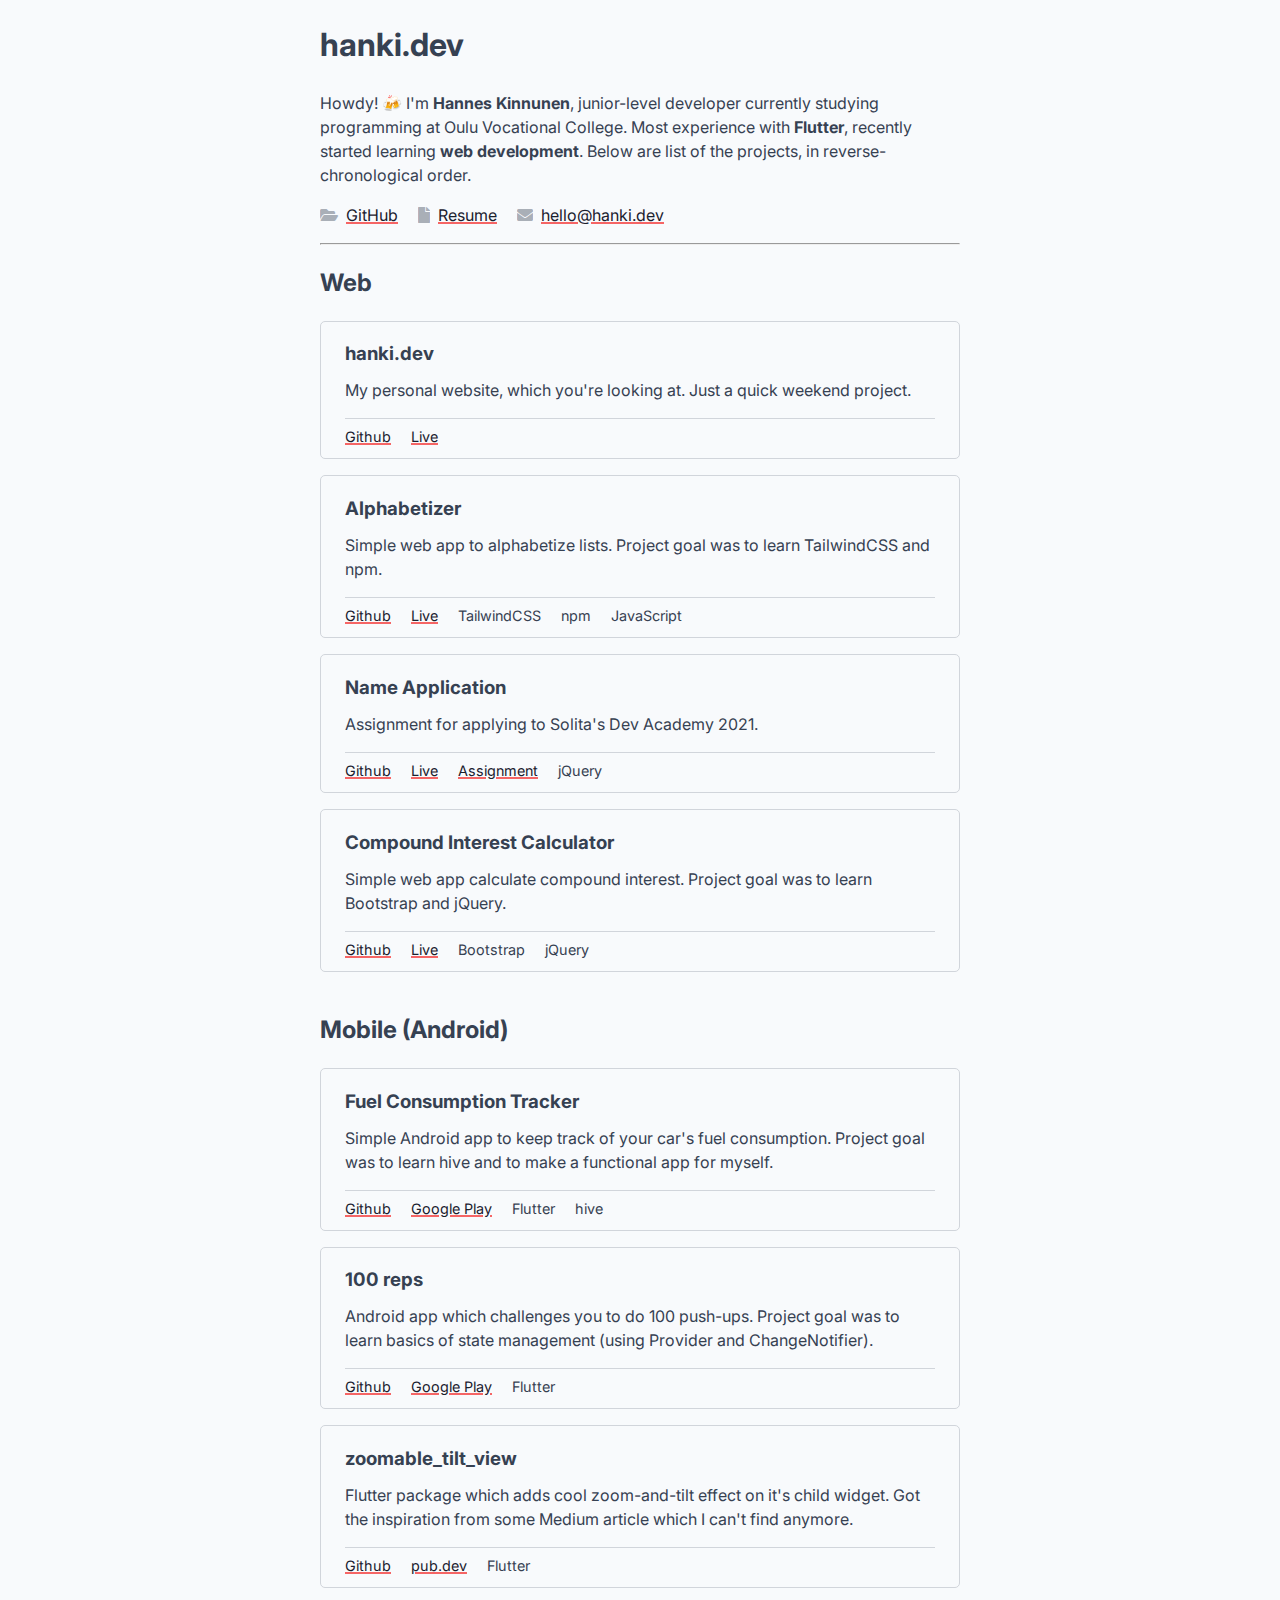
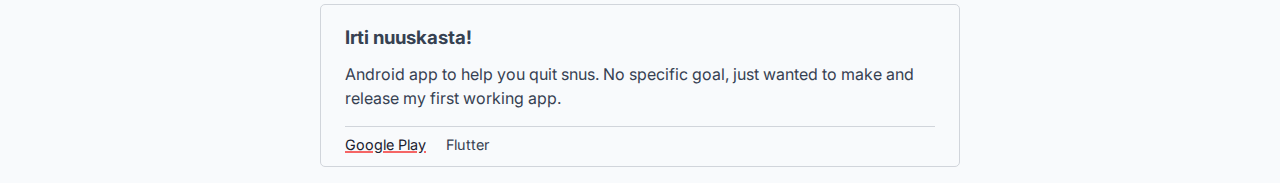
==== index.html @ c6c616d4 "Add favicon" ====
<!DOCTYPE html>
<!DOCTYPE html>
<html lang="en">
  <head>
    <meta charset="UTF-8" />
    <meta name="viewport" content="width=device-width, initial-scale=1.0" />
    <title>hanki.dev</title>
    <meta name="description" content="Turning coffee into code since 2019 ☕" />
    <link rel="icon" type="image/png" sizes="32x32" href="/favicon-32x32.png" />
    <link rel="icon" type="image/png" sizes="16x16" href="/favicon-16x16.png" />
    <link rel="preconnect" href="https://fonts.gstatic.com" />
    <link rel="stylesheet" href="https://fonts.googleapis.com/css2?family=Inter:wght@500&display=swap" />
    <link rel="stylesheet" href="https://cdnjs.cloudflare.com/ajax/libs/font-awesome/5.15.2/css/all.min.css" />
    <link rel="stylesheet" href="swag.css" />
  </head>
  <body>
    <h1>hanki.dev</h1>
    <p>
      Howdy! 🍻 I'm <b>Hannes Kinnunen</b>, junior-level developer currently studying programming at Oulu Vocational College. Most experience with
      <b>Flutter</b>, recently started learning <b>web development</b>. Below are list of the projects, in reverse-chronological order.
    </p>
    <ul>
      <li>
        <a target="_blank" href="https://github.com/steellow"><i class="fas fa-folder-open"></i>GitHub</a>
      </li>
      <li>
        <a target="_blank" href="https://hanki.dev/resume_hannes_kinnunen.pdf"><i class="fas fa-file"></i>Resume</a>
      </li>
      <li>
        <a target="_blank" href="mailto:hello@hanki.dev"><i class="fas fa-envelope"></i>hello@hanki.dev</a>
      </li>
    </ul>

    <hr />

    <h2>Web</h2>

    <div class="card">
      <h3>hanki.dev</h3>
      <p>My personal website, which you're looking at. Just a quick weekend project.</p>
      <ul>
        <li>
          <a target="_blank" href="https://github.com/steellow/steellow.github.io">Github</a>
        </li>
        <li><a target="_blank" href="https://hanki.dev">Live</a></li>
      </ul>
    </div>

    <div class="card">
      <h3>Alphabetizer</h3>
      <p>Simple web app to alphabetize lists. Project goal was to learn TailwindCSS and npm.</p>
      <ul>
        <li>
          <a target="_blank" href="https://github.com/steellow/alpha">Github</a>
        </li>
        <li><a target="_blank" href="https://hanki.dev/alpha">Live</a></li>
        <li>TailwindCSS</li>
        <li>npm</li>
        <li>JavaScript</li>
      </ul>
    </div>

    <div class="card">
      <h3>Name Application</h3>
      <p>Assignment for applying to Solita's Dev Academy 2021.</p>
      <ul>
        <li>
          <a target="_blank" href="https://github.com/Steellow/alpha">Github</a>
        </li>
        <li><a target="_blank" href="https://hanki.dev/alpha">Live</a></li>
        <li><a target="_blank" href="https://github.com/solita/dev-academy-2021">Assignment</a></li>
        <li>jQuery</li>
      </ul>
    </div>

    <div class="card">
      <h3>Compound Interest Calculator</h3>
      <p>Simple web app calculate compound interest. Project goal was to learn Bootstrap and jQuery.</p>
      <ul>
        <li>
          <a target="_blank" href="https://github.com/Steellow/korkor">Github</a>
        </li>
        <li><a target="_blank" href="https://hanki.dev/korkor">Live</a></li>
        <li>Bootstrap</li>
        <li>jQuery</li>
      </ul>
    </div>

    <h2 class="topMargin">Mobile (Android)</h2>

    <div class="card">
      <h3>Fuel Consumption Tracker</h3>
      <p>Simple Android app to keep track of your car's fuel consumption. Project goal was to learn hive and to make a functional app for myself.</p>
      <ul>
        <li>
          <a target="_blank" href="https://github.com/Steellow/fuel_consumption_tracker">Github</a>
        </li>
        <li><a target="_blank" href="https://play.google.com/store/apps/details?id=labs.ankia.fuel_consumption_tracker">Google Play</a></li>
        <li>Flutter</li>
        <li>hive</li>
      </ul>
    </div>

    <div class="card">
      <h3>100 reps</h3>
      <p>
        Android app which challenges you to do 100 push-ups. Project goal was to learn basics of state management (using Provider and ChangeNotifier).
      </p>
      <ul>
        <li>
          <a target="_blank" href="https://play.google.com/store/apps/details?id=labs.ankia.hundred_reps">Github</a>
        </li>
        <li><a target="_blank" href="https://github.com/steellow/hundred_reps">Google Play</a></li>
        <li>Flutter</li>
      </ul>
    </div>

    <div class="card">
      <h3>zoomable_tilt_view</h3>
      <p>
        Flutter package which adds cool zoom-and-tilt effect on it's child widget. Got the inspiration from some Medium article which I can't find
        anymore.
      </p>
      <ul>
        <li><a target="_blank" href="https://github.com/Steellow/zoomable_tilt_view">Github</a></li>
        <li><a target="_blank" href="https://pub.dev/packages/zoomable_tilt_view">pub.dev</a></li>
        <li>Flutter</li>
      </ul>
    </div>

    <div class="card">
      <h3>Irti nuuskasta!</h3>
      <p>Android app to help you quit snus. No specific goal, just wanted to make and release my first working app.</p>
      <ul>
        <li><a target="_blank" href="https://play.google.com/store/apps/details?id=labs.ankia.stop_snus">Google Play</a></li>
        <li>Flutter</li>
      </ul>
    </div>
  </body>
</html>
---- swag.css ----
:root {
  --white: #f8fafc;
  --superLightRed: #fef2f2;
  --lightRed: #fed7d7;
  --red: #f56565;
  --lightGrey: #d1d5db;
  --grey: #364152;
  --darkGrey: #1a202e;
}

body {
  background-color: var(--white);
  /* Layout */
  max-width: 40rem;
  margin: 0 auto !important;
  padding: 0 1rem 0 1rem;
  /* Font */
  font-family: "Inter", sans-serif;
  color: var(--grey);
  line-height: 1.5;
}

hr {
  color: var(--lightGrey);
}

.topMargin {
  margin-top: 2.5rem;
}

::selection {
  background: var(--lightRed); /* WebKit/Blink Browsers */
}
::-moz-selection {
  background: var(--lightRed); /* Gecko Browsers */
}

/* Links */

ul {
  padding-left: 0;
}

li {
  display: inline;
  margin: 1rem;
  margin-left: 0;
}

a {
  text-decoration-color: var(--red);
  text-decoration-thickness: 2px;
  color: var(--darkGrey);
  /* text-underline-position: under; */
}

a:hover {
  color: var(--red);
}

i {
  /* Icons are from fontawesome.com */
  margin-right: 0.5rem;
  color: var(--grey);
  opacity: 0.4;
}

/* Cards */
h3 {
  margin-bottom: 10px;
}
.card {
  border: 1px solid var(--lightGrey);
  padding: 0 1.5rem 0 1.5rem;
  margin: 1rem 0 1rem 0;
  border-radius: 5px;
}

.card:hover {
  background-color: var(--superLightRed);
  transition: 0.3s;
}

.card p {
  margin-top: 10px;
}

.card ul {
  border-top: 1px solid var(--lightGrey);
  padding-top: 5px;
  margin-bottom: 10px;
}

.card ul li {
  font-size: 0.9em;
}
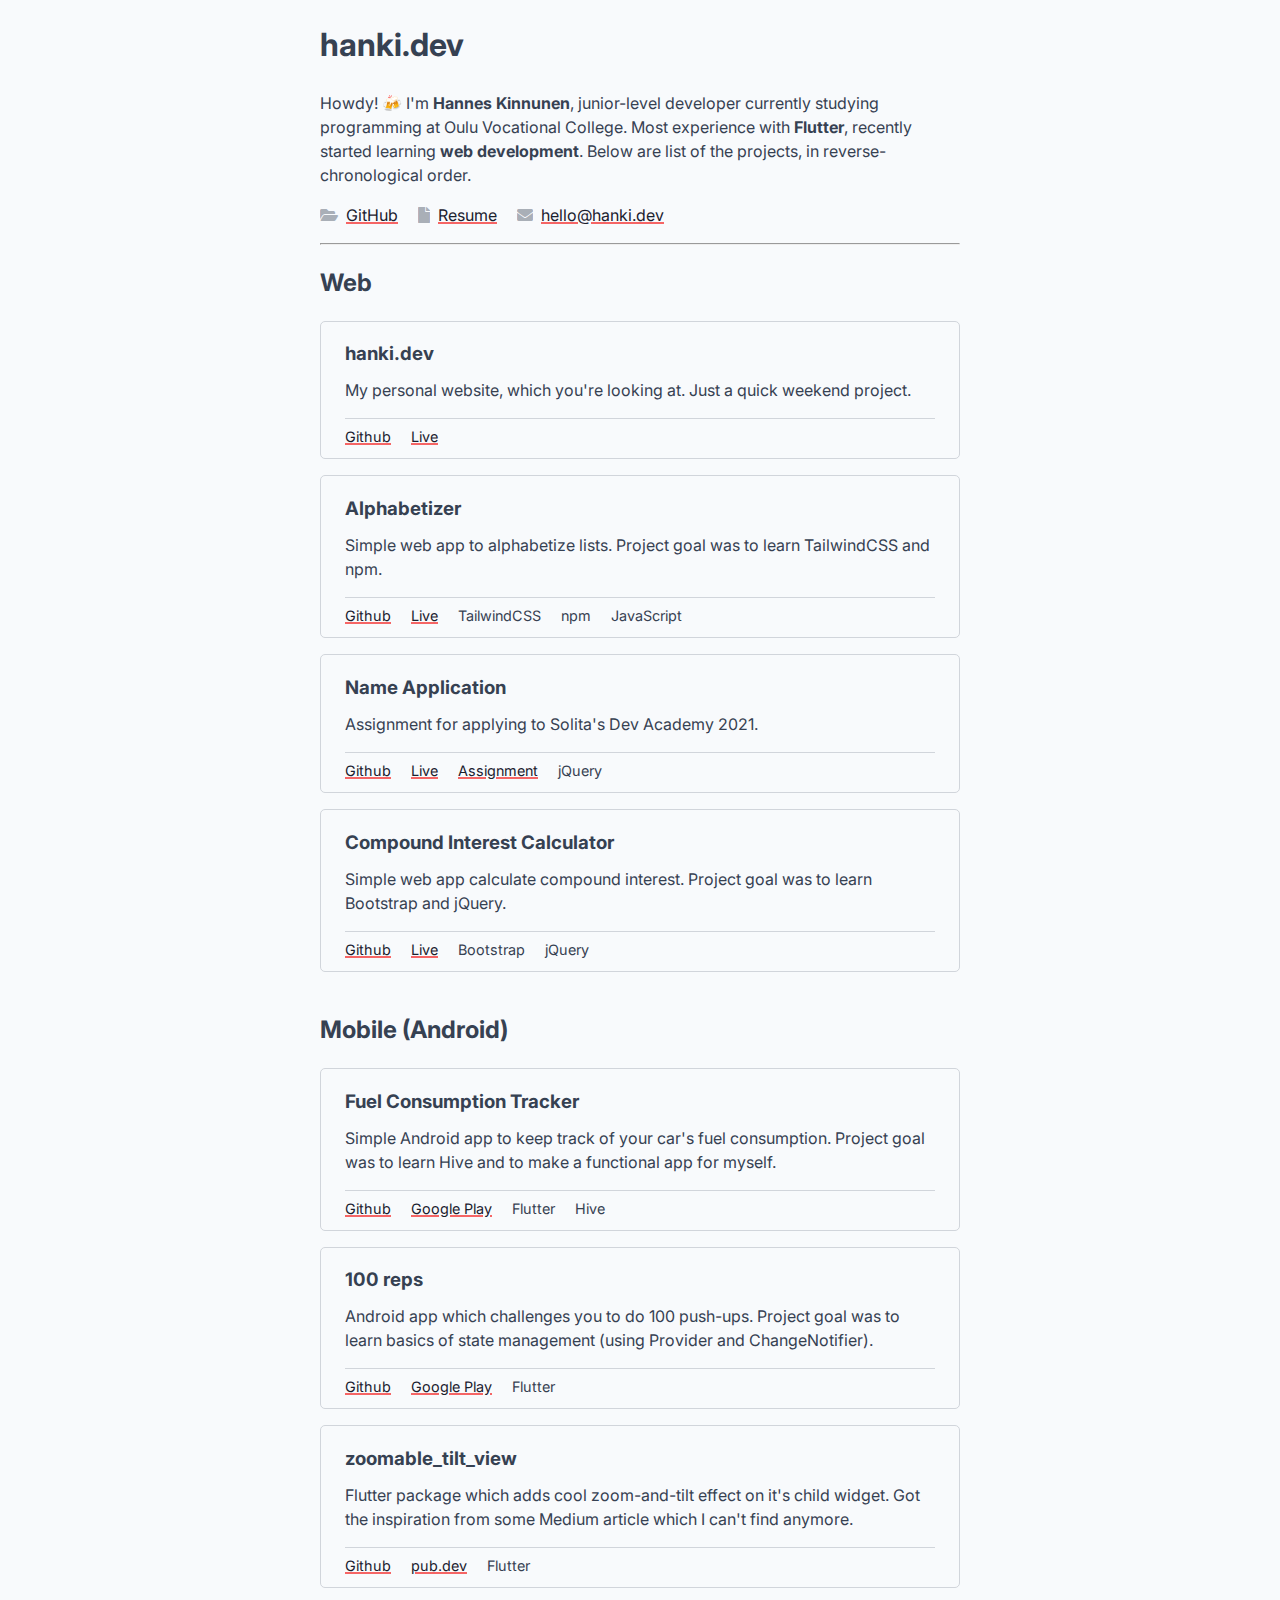
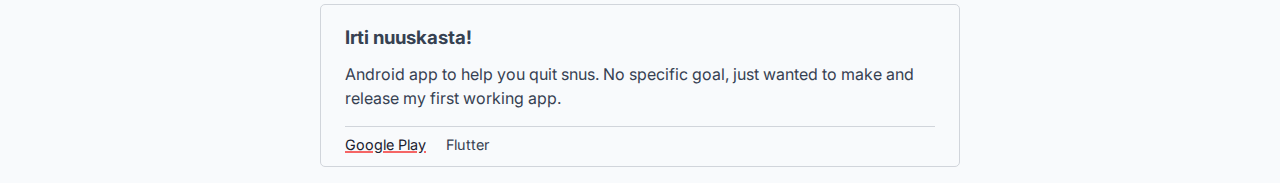
==== commit a5c560e1: "Fix typo" ====
--- a/index.html
+++ b/index.html
@@ -90,14 +90,14 @@
 
     <div class="card">
       <h3>Fuel Consumption Tracker</h3>
-      <p>Simple Android app to keep track of your car's fuel consumption. Project goal was to learn hive and to make a functional app for myself.</p>
+      <p>Simple Android app to keep track of your car's fuel consumption. Project goal was to learn Hive and to make a functional app for myself.</p>
       <ul>
         <li>
           <a target="_blank" href="https://github.com/Steellow/fuel_consumption_tracker">Github</a>
         </li>
         <li><a target="_blank" href="https://play.google.com/store/apps/details?id=labs.ankia.fuel_consumption_tracker">Google Play</a></li>
         <li>Flutter</li>
-        <li>hive</li>
+        <li>Hive</li>
       </ul>
     </div>
 
--- a/swag.css
+++ b/swag.css
@@ -30,7 +30,9 @@
 
 ::selection {
   background: var(--lightRed); /* WebKit/Blink Browsers */
+  text-decoration-color: inherit; /* Chrome */
 }
+
 ::-moz-selection {
   background: var(--lightRed); /* Gecko Browsers */
 }
@@ -66,9 +68,11 @@
 }
 
 /* Cards */
+
 h3 {
   margin-bottom: 10px;
 }
+
 .card {
   border: 1px solid var(--lightGrey);
   padding: 0 1.5rem 0 1.5rem;
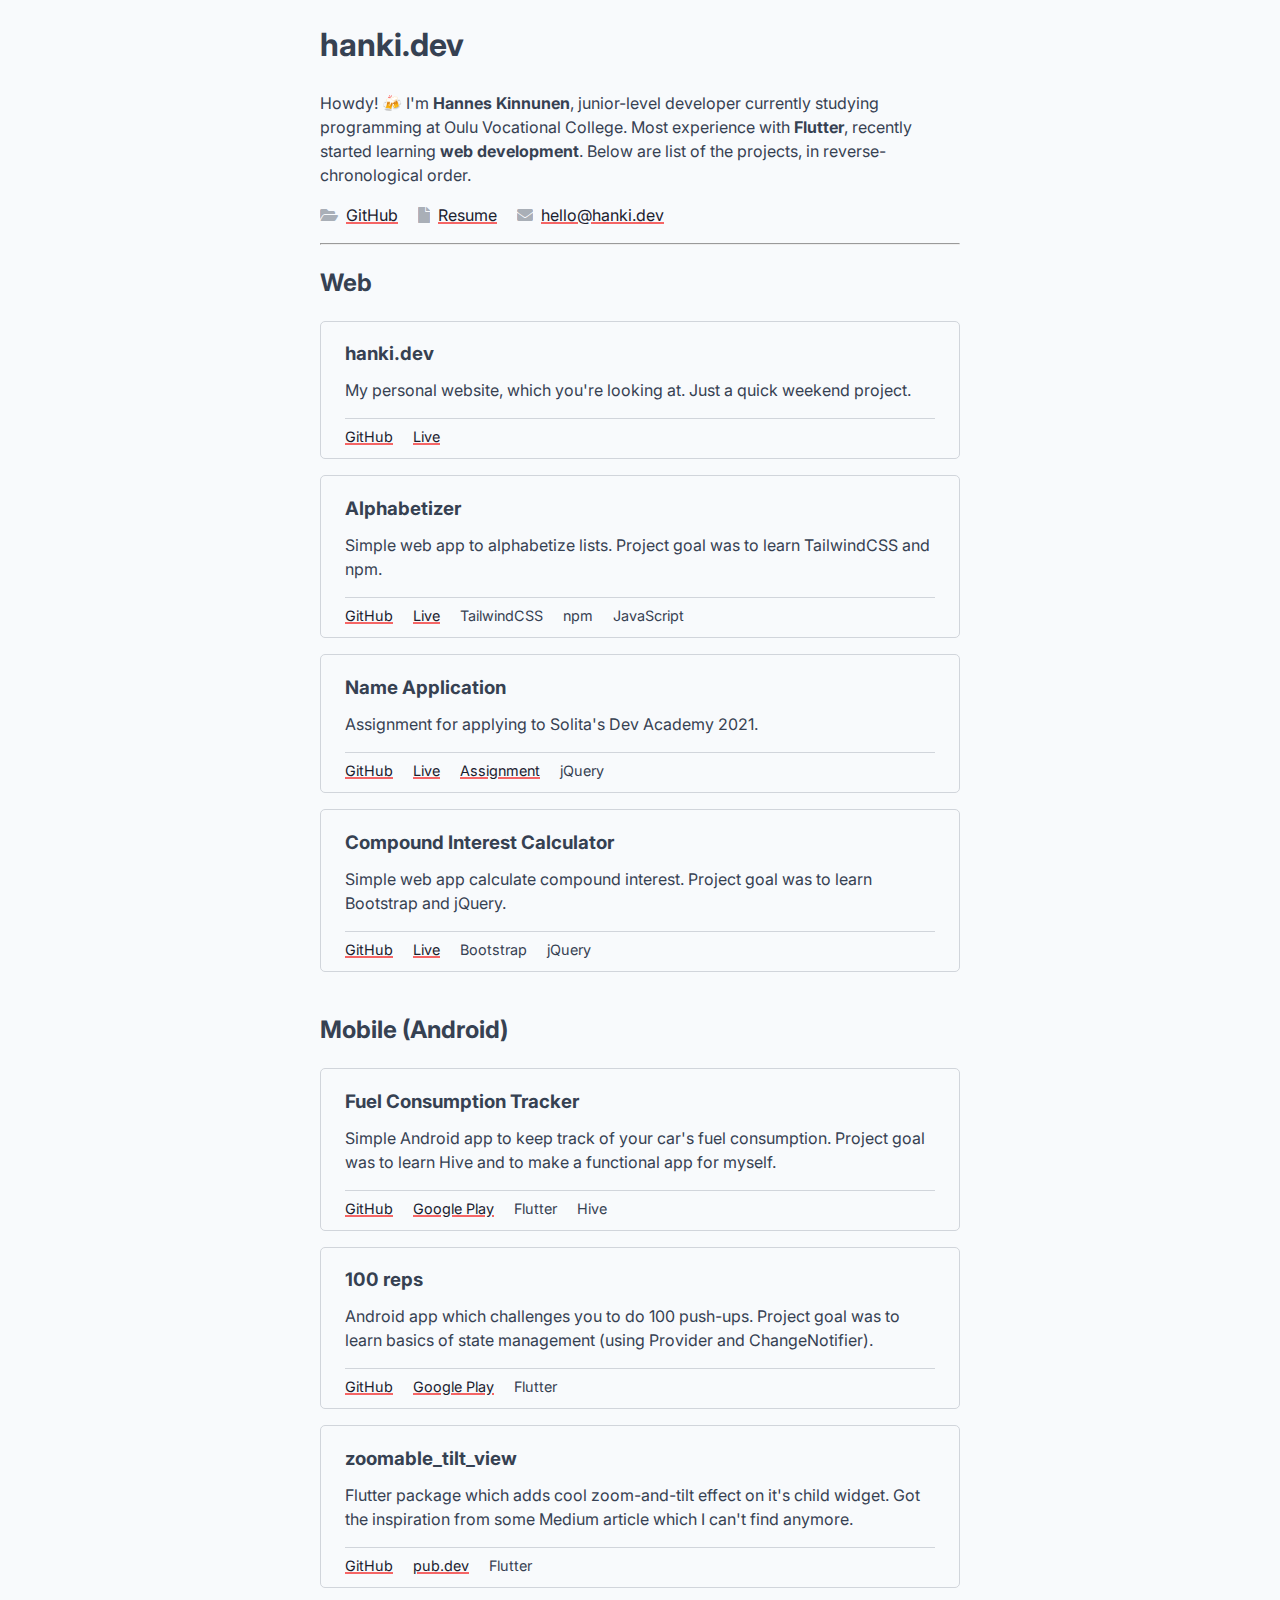
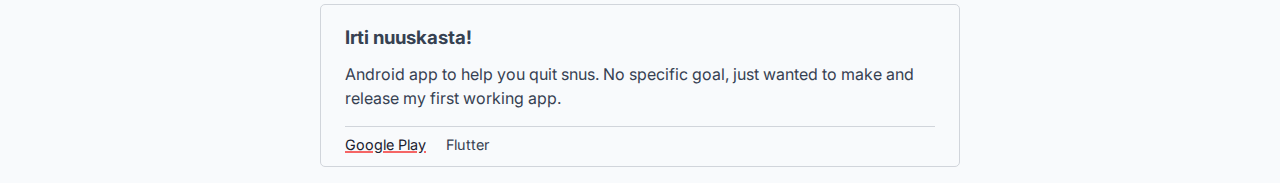
==== commit 8af5e20b: "Fix typos" ====
--- a/index.html
+++ b/index.html
@@ -40,7 +40,7 @@
       <p>My personal website, which you're looking at. Just a quick weekend project.</p>
       <ul>
         <li>
-          <a target="_blank" href="https://github.com/steellow/steellow.github.io">Github</a>
+          <a target="_blank" href="https://github.com/steellow/steellow.github.io">GitHub</a>
         </li>
         <li><a target="_blank" href="https://hanki.dev">Live</a></li>
       </ul>
@@ -51,7 +51,7 @@
       <p>Simple web app to alphabetize lists. Project goal was to learn TailwindCSS and npm.</p>
       <ul>
         <li>
-          <a target="_blank" href="https://github.com/steellow/alpha">Github</a>
+          <a target="_blank" href="https://github.com/steellow/alpha">GitHub</a>
         </li>
         <li><a target="_blank" href="https://hanki.dev/alpha">Live</a></li>
         <li>TailwindCSS</li>
@@ -65,7 +65,7 @@
       <p>Assignment for applying to Solita's Dev Academy 2021.</p>
       <ul>
         <li>
-          <a target="_blank" href="https://github.com/Steellow/alpha">Github</a>
+          <a target="_blank" href="https://github.com/Steellow/alpha">GitHub</a>
         </li>
         <li><a target="_blank" href="https://hanki.dev/alpha">Live</a></li>
         <li><a target="_blank" href="https://github.com/solita/dev-academy-2021">Assignment</a></li>
@@ -78,7 +78,7 @@
       <p>Simple web app calculate compound interest. Project goal was to learn Bootstrap and jQuery.</p>
       <ul>
         <li>
-          <a target="_blank" href="https://github.com/Steellow/korkor">Github</a>
+          <a target="_blank" href="https://github.com/Steellow/korkor">GitHub</a>
         </li>
         <li><a target="_blank" href="https://hanki.dev/korkor">Live</a></li>
         <li>Bootstrap</li>
@@ -93,7 +93,7 @@
       <p>Simple Android app to keep track of your car's fuel consumption. Project goal was to learn Hive and to make a functional app for myself.</p>
       <ul>
         <li>
-          <a target="_blank" href="https://github.com/Steellow/fuel_consumption_tracker">Github</a>
+          <a target="_blank" href="https://github.com/Steellow/fuel_consumption_tracker">GitHub</a>
         </li>
         <li><a target="_blank" href="https://play.google.com/store/apps/details?id=labs.ankia.fuel_consumption_tracker">Google Play</a></li>
         <li>Flutter</li>
@@ -108,7 +108,7 @@
       </p>
       <ul>
         <li>
-          <a target="_blank" href="https://play.google.com/store/apps/details?id=labs.ankia.hundred_reps">Github</a>
+          <a target="_blank" href="https://play.google.com/store/apps/details?id=labs.ankia.hundred_reps">GitHub</a>
         </li>
         <li><a target="_blank" href="https://github.com/steellow/hundred_reps">Google Play</a></li>
         <li>Flutter</li>
@@ -122,7 +122,7 @@
         anymore.
       </p>
       <ul>
-        <li><a target="_blank" href="https://github.com/Steellow/zoomable_tilt_view">Github</a></li>
+        <li><a target="_blank" href="https://github.com/Steellow/zoomable_tilt_view">GitHub</a></li>
         <li><a target="_blank" href="https://pub.dev/packages/zoomable_tilt_view">pub.dev</a></li>
         <li>Flutter</li>
       </ul>
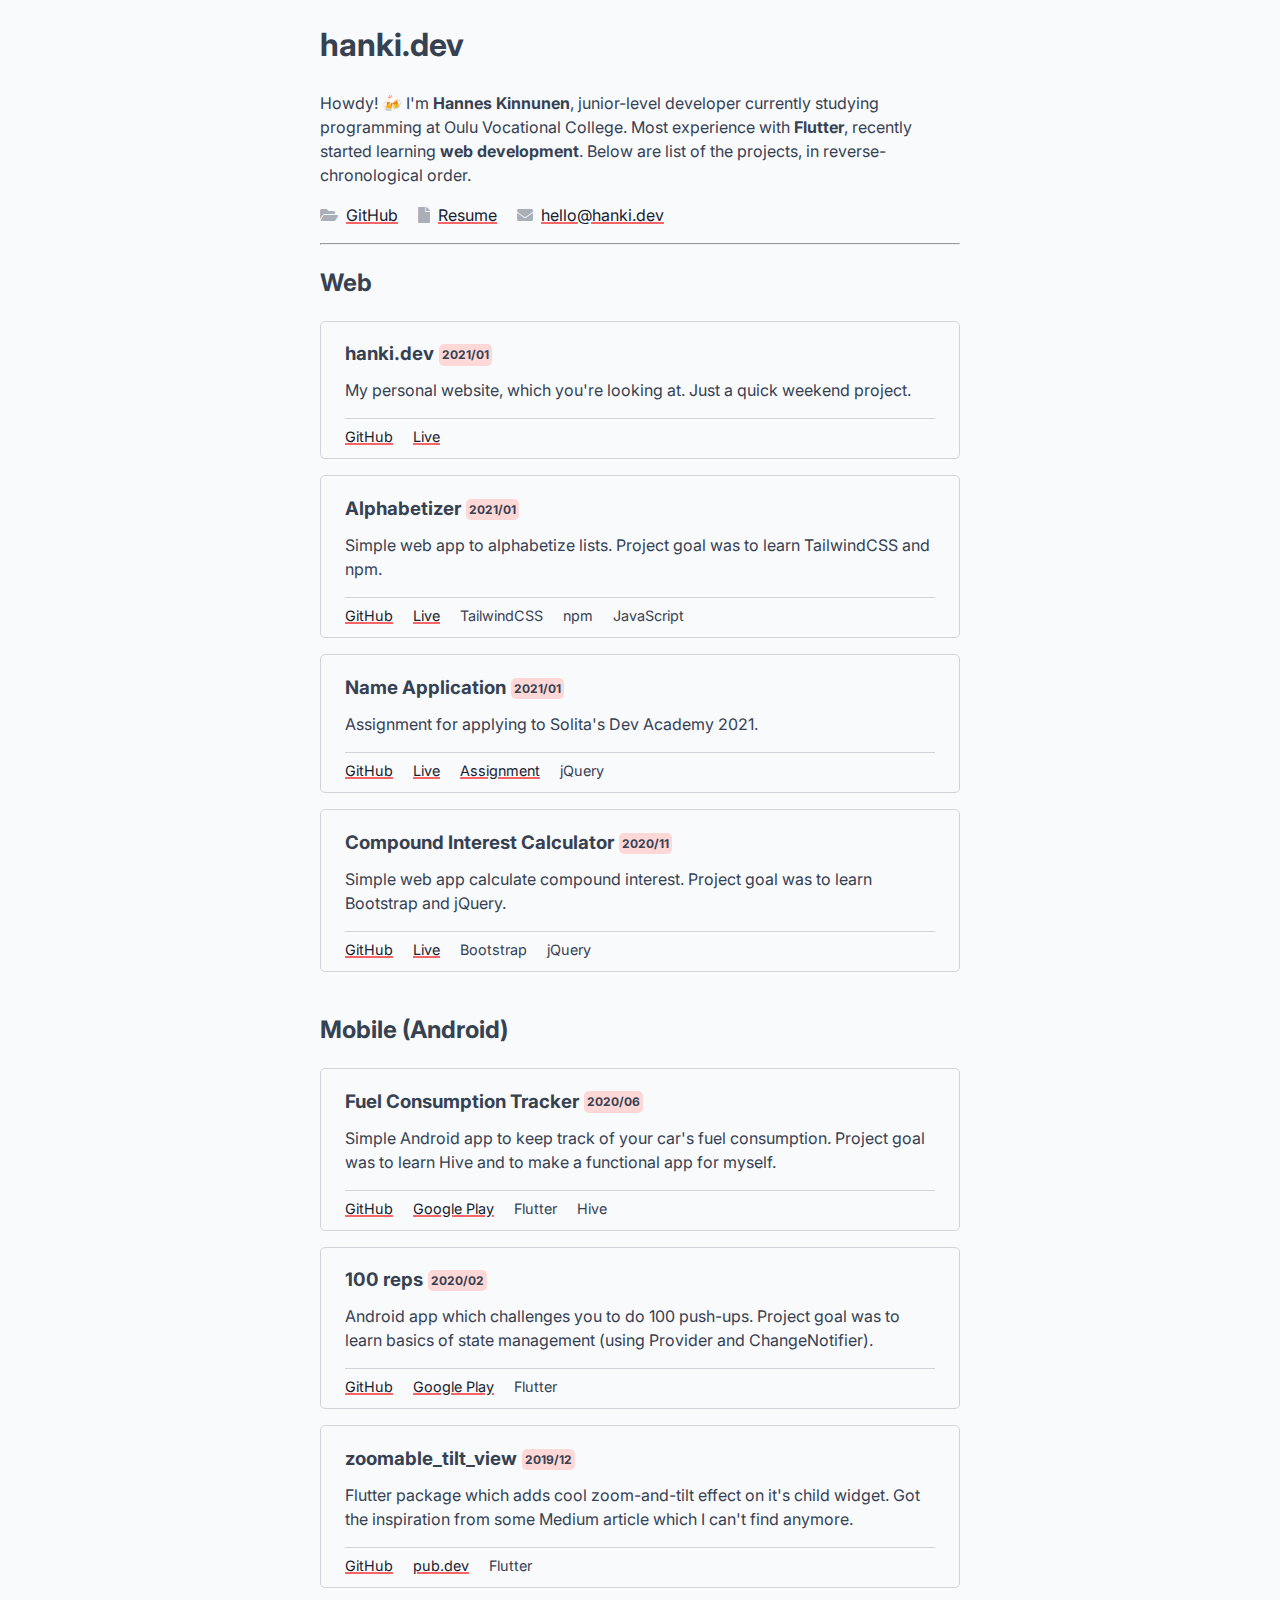
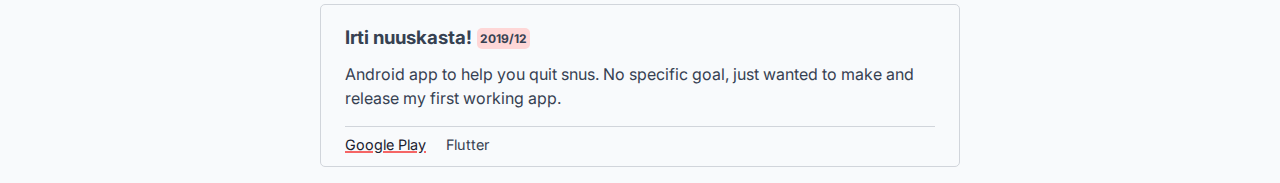
==== commit 9dc0fd82: "Add project timestamps" ====
--- a/index.html
+++ b/index.html
@@ -36,7 +36,7 @@
     <h2>Web</h2>
 
     <div class="card">
-      <h3>hanki.dev</h3>
+      <h3>hanki.dev<span class="timestamp">2021/01</span></h3>
       <p>My personal website, which you're looking at. Just a quick weekend project.</p>
       <ul>
         <li>
@@ -47,7 +47,7 @@
     </div>
 
     <div class="card">
-      <h3>Alphabetizer</h3>
+      <h3>Alphabetizer<span class="timestamp">2021/01</span></h3>
       <p>Simple web app to alphabetize lists. Project goal was to learn TailwindCSS and npm.</p>
       <ul>
         <li>
@@ -61,7 +61,7 @@
     </div>
 
     <div class="card">
-      <h3>Name Application</h3>
+      <h3>Name Application<span class="timestamp">2021/01</span></h3>
       <p>Assignment for applying to Solita's Dev Academy 2021.</p>
       <ul>
         <li>
@@ -74,7 +74,7 @@
     </div>
 
     <div class="card">
-      <h3>Compound Interest Calculator</h3>
+      <h3>Compound Interest Calculator<span class="timestamp">2020/11</span></h3>
       <p>Simple web app calculate compound interest. Project goal was to learn Bootstrap and jQuery.</p>
       <ul>
         <li>
@@ -89,7 +89,7 @@
     <h2 class="topMargin">Mobile (Android)</h2>
 
     <div class="card">
-      <h3>Fuel Consumption Tracker</h3>
+      <h3>Fuel Consumption Tracker<span class="timestamp">2020/06</span></h3>
       <p>Simple Android app to keep track of your car's fuel consumption. Project goal was to learn Hive and to make a functional app for myself.</p>
       <ul>
         <li>
@@ -102,21 +102,21 @@
     </div>
 
     <div class="card">
-      <h3>100 reps</h3>
+      <h3>100 reps<span class="timestamp">2020/02</span></h3>
       <p>
         Android app which challenges you to do 100 push-ups. Project goal was to learn basics of state management (using Provider and ChangeNotifier).
       </p>
       <ul>
         <li>
-          <a target="_blank" href="https://play.google.com/store/apps/details?id=labs.ankia.hundred_reps">GitHub</a>
+          <a target="_blank" href="https://github.com/steellow/hundred_reps">GitHub</a>
         </li>
-        <li><a target="_blank" href="https://github.com/steellow/hundred_reps">Google Play</a></li>
+        <li><a target="_blank" href="https://play.google.com/store/apps/details?id=labs.ankia.hundred_reps">Google Play</a></li>
         <li>Flutter</li>
       </ul>
     </div>
 
     <div class="card">
-      <h3>zoomable_tilt_view</h3>
+      <h3>zoomable_tilt_view<span class="timestamp">2019/12</span></h3>
       <p>
         Flutter package which adds cool zoom-and-tilt effect on it's child widget. Got the inspiration from some Medium article which I can't find
         anymore.
@@ -129,7 +129,7 @@
     </div>
 
     <div class="card">
-      <h3>Irti nuuskasta!</h3>
+      <h3>Irti nuuskasta!<span class="timestamp">2019/12</span></h3>
       <p>Android app to help you quit snus. No specific goal, just wanted to make and release my first working app.</p>
       <ul>
         <li><a target="_blank" href="https://play.google.com/store/apps/details?id=labs.ankia.stop_snus">Google Play</a></li>
--- a/swag.css
+++ b/swag.css
@@ -73,6 +73,15 @@
   margin-bottom: 10px;
 }
 
+.timestamp {
+  font-size: 0.75rem;
+  background-color: var(--lightRed);
+  padding: 0.2rem;
+  border-radius: 5px;
+  vertical-align: middle;
+  margin-left: 0.3rem;
+}
+
 .card {
   border: 1px solid var(--lightGrey);
   padding: 0 1.5rem 0 1.5rem;
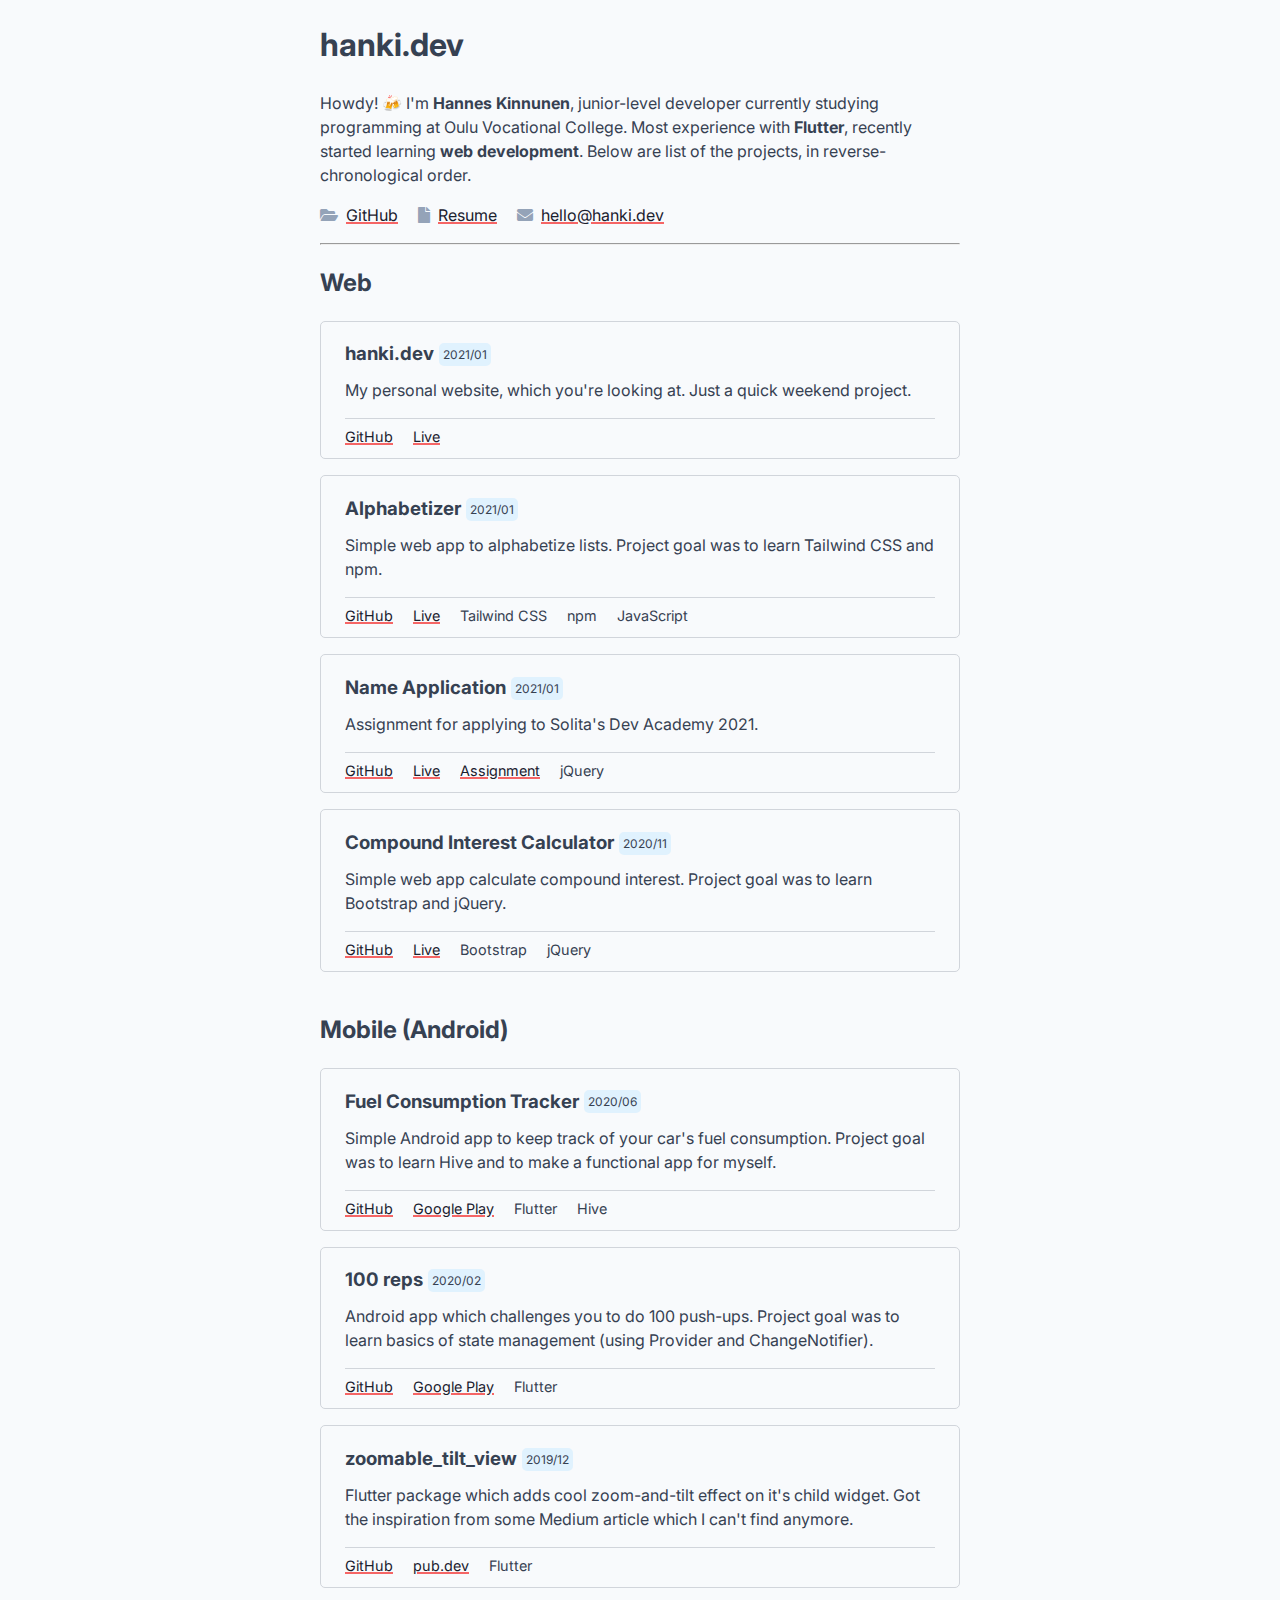
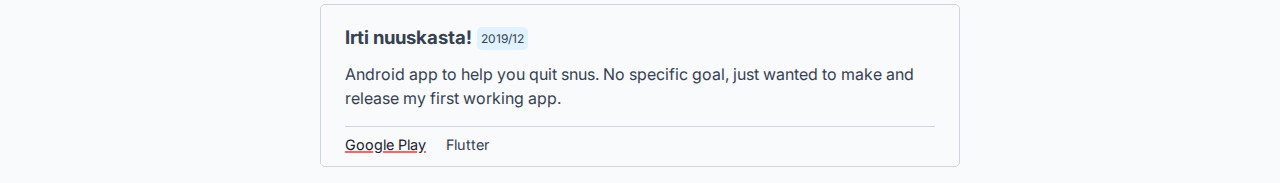
==== commit b981b690: "TailwindCSS => Tailwind CSS" ====
--- a/index.html
+++ b/index.html
@@ -39,22 +39,18 @@
       <h3>hanki.dev<span class="timestamp">2021/01</span></h3>
       <p>My personal website, which you're looking at. Just a quick weekend project.</p>
       <ul>
-        <li>
-          <a target="_blank" href="https://github.com/steellow/steellow.github.io">GitHub</a>
-        </li>
+        <li><a target="_blank" href="https://github.com/steellow/steellow.github.io">GitHub</a></li>
         <li><a target="_blank" href="https://hanki.dev">Live</a></li>
       </ul>
     </div>
 
     <div class="card">
       <h3>Alphabetizer<span class="timestamp">2021/01</span></h3>
-      <p>Simple web app to alphabetize lists. Project goal was to learn TailwindCSS and npm.</p>
+      <p>Simple web app to alphabetize lists. Project goal was to learn Tailwind CSS and npm.</p>
       <ul>
-        <li>
-          <a target="_blank" href="https://github.com/steellow/alpha">GitHub</a>
-        </li>
+        <li><a target="_blank" href="https://github.com/steellow/alpha">GitHub</a></li>
         <li><a target="_blank" href="https://hanki.dev/alpha">Live</a></li>
-        <li>TailwindCSS</li>
+        <li>Tailwind CSS</li>
         <li>npm</li>
         <li>JavaScript</li>
       </ul>
@@ -64,10 +60,8 @@
       <h3>Name Application<span class="timestamp">2021/01</span></h3>
       <p>Assignment for applying to Solita's Dev Academy 2021.</p>
       <ul>
-        <li>
-          <a target="_blank" href="https://github.com/Steellow/alpha">GitHub</a>
-        </li>
-        <li><a target="_blank" href="https://hanki.dev/alpha">Live</a></li>
+        <li><a target="_blank" href="https://github.com/Steellow/solita-dev-academy-2021">GitHub</a></li>
+        <li><a target="_blank" href="https://hanki.dev/solita-dev-academy-2021/">Live</a></li>
         <li><a target="_blank" href="https://github.com/solita/dev-academy-2021">Assignment</a></li>
         <li>jQuery</li>
       </ul>
@@ -77,9 +71,7 @@
       <h3>Compound Interest Calculator<span class="timestamp">2020/11</span></h3>
       <p>Simple web app calculate compound interest. Project goal was to learn Bootstrap and jQuery.</p>
       <ul>
-        <li>
-          <a target="_blank" href="https://github.com/Steellow/korkor">GitHub</a>
-        </li>
+        <li><a target="_blank" href="https://github.com/Steellow/korkor">GitHub</a></li>
         <li><a target="_blank" href="https://hanki.dev/korkor">Live</a></li>
         <li>Bootstrap</li>
         <li>jQuery</li>
@@ -92,9 +84,7 @@
       <h3>Fuel Consumption Tracker<span class="timestamp">2020/06</span></h3>
       <p>Simple Android app to keep track of your car's fuel consumption. Project goal was to learn Hive and to make a functional app for myself.</p>
       <ul>
-        <li>
-          <a target="_blank" href="https://github.com/Steellow/fuel_consumption_tracker">GitHub</a>
-        </li>
+        <li><a target="_blank" href="https://github.com/Steellow/fuel_consumption_tracker">GitHub</a></li>
         <li><a target="_blank" href="https://play.google.com/store/apps/details?id=labs.ankia.fuel_consumption_tracker">Google Play</a></li>
         <li>Flutter</li>
         <li>Hive</li>
@@ -107,9 +97,7 @@
         Android app which challenges you to do 100 push-ups. Project goal was to learn basics of state management (using Provider and ChangeNotifier).
       </p>
       <ul>
-        <li>
-          <a target="_blank" href="https://github.com/steellow/hundred_reps">GitHub</a>
-        </li>
+        <li><a target="_blank" href="https://github.com/steellow/hundred_reps">GitHub</a></li>
         <li><a target="_blank" href="https://play.google.com/store/apps/details?id=labs.ankia.hundred_reps">Google Play</a></li>
         <li>Flutter</li>
       </ul>
--- a/swag.css
+++ b/swag.css
@@ -1,11 +1,12 @@
 :root {
-  --white: #f8fafc;
-  --superLightRed: #fef2f2;
-  --lightRed: #fed7d7;
-  --red: #f56565;
-  --lightGrey: #d1d5db;
-  --grey: #364152;
-  --darkGrey: #1a202e;
+  --white: #f8fafc; /* Background */
+  --lightRed: #fed7d7; /* Selection */
+  --red: #f56565; /* Link underline */
+  --lightGrey: #d1d5db; /* Border */
+  --grey: #364152; /* Text */
+  --darkGrey: #1a202e; /* Link */
+  --blueGrey: #94a3b8; /* Icon */
+  --lightBlue: #e0f2fe; /* Timestamp */
 }
 
 body {
@@ -63,8 +64,7 @@
 i {
   /* Icons are from fontawesome.com */
   margin-right: 0.5rem;
-  color: var(--grey);
-  opacity: 0.4;
+  color: var(--blueGrey);
 }
 
 /* Cards */
@@ -75,11 +75,12 @@
 
 .timestamp {
   font-size: 0.75rem;
-  background-color: var(--lightRed);
-  padding: 0.2rem;
+  background-color: var(--lightBlue);
+  padding: 0.25rem;
   border-radius: 5px;
   vertical-align: middle;
   margin-left: 0.3rem;
+  font-weight: normal;
 }
 
 .card {
@@ -87,11 +88,6 @@
   padding: 0 1.5rem 0 1.5rem;
   margin: 1rem 0 1rem 0;
   border-radius: 5px;
-}
-
-.card:hover {
-  background-color: var(--superLightRed);
-  transition: 0.3s;
 }
 
 .card p {
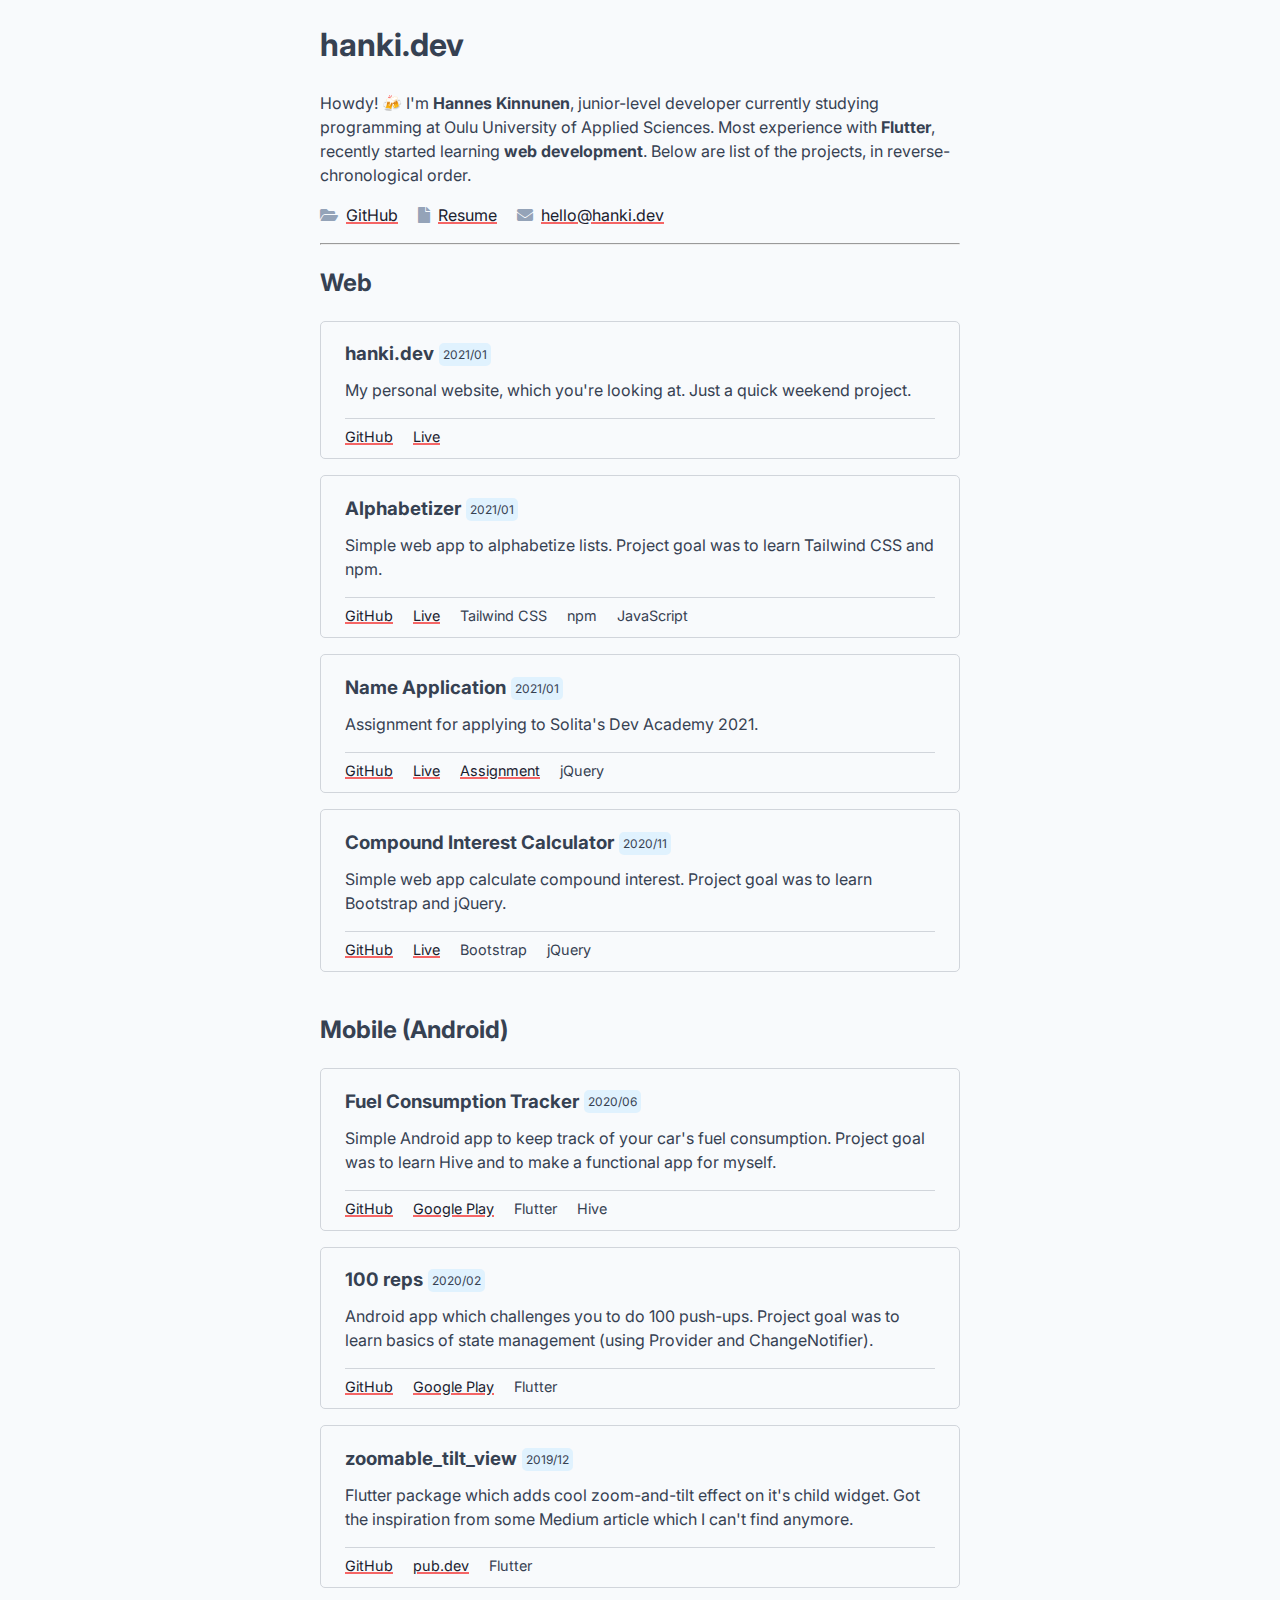
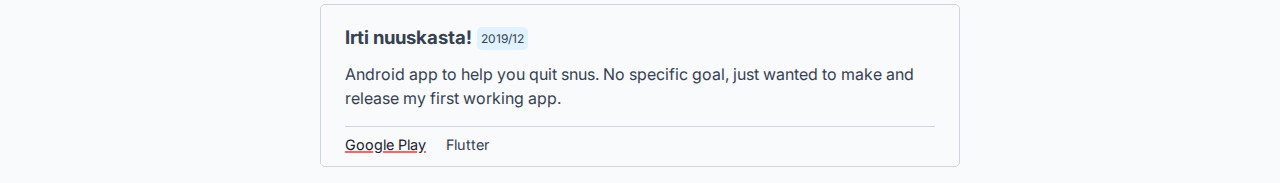
==== commit f072a113: "Fix school name" ====
--- a/index.html
+++ b/index.html
@@ -16,8 +16,9 @@
   <body>
     <h1>hanki.dev</h1>
     <p>
-      Howdy! 🍻 I'm <b>Hannes Kinnunen</b>, junior-level developer currently studying programming at Oulu Vocational College. Most experience with
-      <b>Flutter</b>, recently started learning <b>web development</b>. Below are list of the projects, in reverse-chronological order.
+      Howdy! 🍻 I'm <b>Hannes Kinnunen</b>, junior-level developer currently studying programming at Oulu University of Applied Sciences. Most
+      experience with <b>Flutter</b>, recently started learning <b>web development</b>. Below are list of the projects, in reverse-chronological
+      order.
     </p>
     <ul>
       <li>
